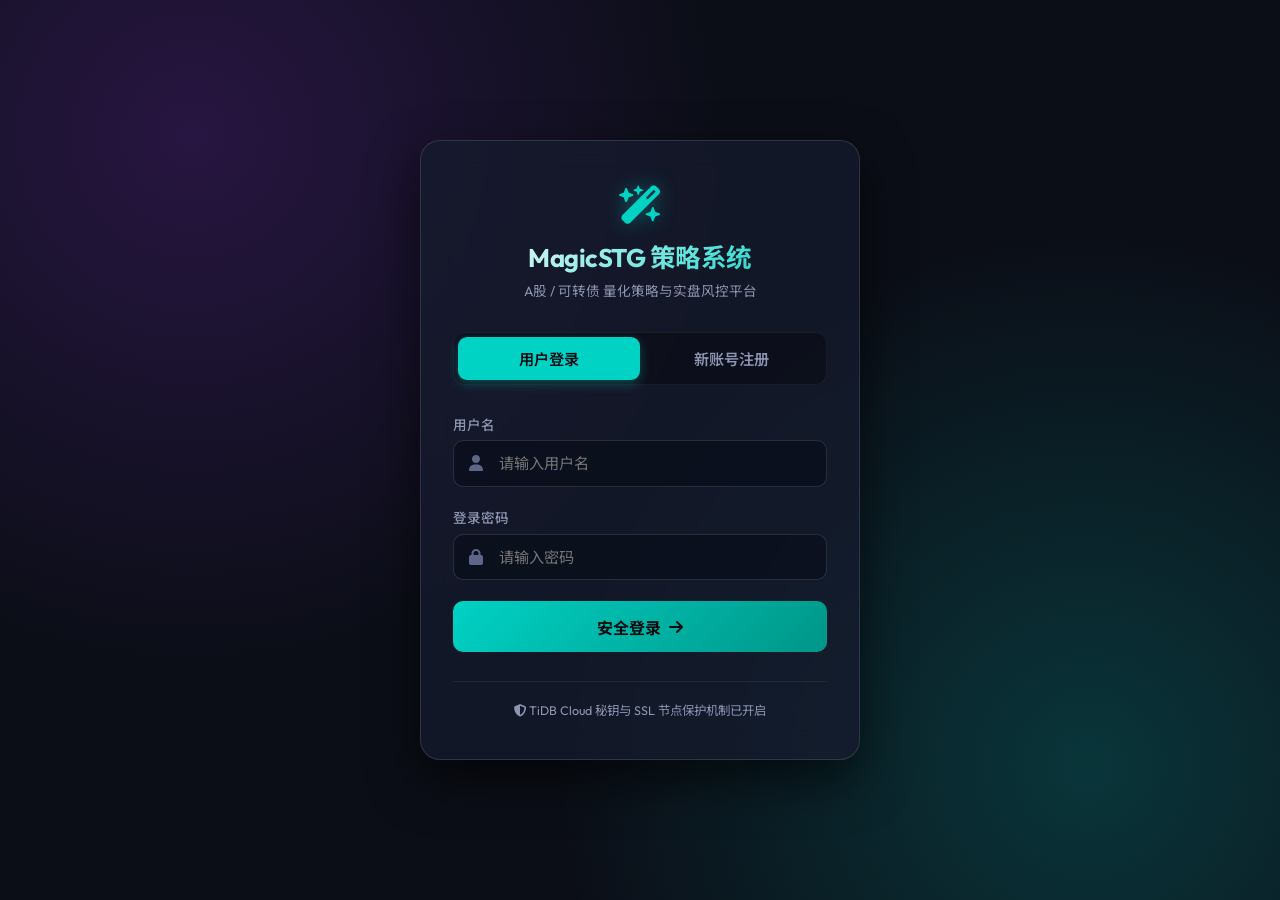
==== MagicSTG/web/templates/login.html @ 2ec5025b "feat(auth): add user registration, login authentication, and global session security interceptor" ====
<!DOCTYPE html>
<html lang="zh-CN">
<head>
    <meta charset="UTF-8">
    <meta name="viewport" content="width=device-width, initial-scale=1.0, maximum-scale=1.0, user-scalable=yes">
    <title>登录 / 注册 - MagicSTG 量化策略系统</title>
    <link href="https://fonts.googleapis.com/css2?family=Outfit:wght@300;400;500;600;700;800&family=Noto+Sans+SC:wght@300;400;500;700&display=swap" rel="stylesheet">
    <link href="https://cdnjs.cloudflare.com/ajax/libs/font-awesome/6.4.0/css/all.min.css" rel="stylesheet">
    <style>
        :root {
            --bg-dark: #0b0e17;
            --card-bg: rgba(22, 27, 46, 0.75);
            --border-color: rgba(255, 255, 255, 0.12);
            --primary: #00d2c4;
            --primary-hover: #00b3a6;
            --accent-purple: #7b2cbf;
            --text-main: #f0f3fe;
            --text-muted: #8e95b2;
            --danger: #ff5252;
            --success: #00e676;
        }

        * {
            box-sizing: border-box;
            margin: 0;
            padding: 0;
            font-family: 'Outfit', 'Noto Sans SC', sans-serif;
        }

        body {
            background-color: var(--bg-dark);
            background-image: 
                radial-gradient(circle at 15% 15%, rgba(123, 44, 191, 0.25) 0%, transparent 40%),
                radial-gradient(circle at 85% 85%, rgba(0, 210, 196, 0.20) 0%, transparent 40%);
            color: var(--text-main);
            min-height: 100vh;
            display: flex;
            align-items: center;
            justify-content: center;
            padding: 1.5rem;
        }

        .auth-container {
            width: 100%;
            max-width: 440px;
            background: var(--card-bg);
            backdrop-filter: blur(16px);
            -webkit-backdrop-filter: blur(16px);
            border: 1px solid var(--border-color);
            border-radius: 20px;
            padding: 2.5rem 2rem;
            box-shadow: 0 20px 50px rgba(0, 0, 0, 0.6);
            position: relative;
            overflow: hidden;
        }

        .auth-header {
            text-align: center;
            margin-bottom: 2rem;
        }

        .auth-header .logo {
            font-size: 2.4rem;
            color: var(--primary);
            margin-bottom: 0.5rem;
            display: inline-block;
            filter: drop-shadow(0 0 10px rgba(0, 210, 196, 0.4));
        }

        .auth-header h1 {
            font-size: 1.6rem;
            font-weight: 700;
            letter-spacing: -0.5px;
            background: linear-gradient(135deg, #ffffff 0%, #00d2c4 100%);
            -webkit-background-clip: text;
            -webkit-text-fill-color: transparent;
        }

        .auth-header p {
            font-size: 0.85rem;
            color: var(--text-muted);
            margin-top: 0.4rem;
        }

        .auth-tabs {
            display: flex;
            background: rgba(0, 0, 0, 0.3);
            padding: 4px;
            border-radius: 12px;
            margin-bottom: 1.8rem;
            border: 1px solid rgba(255, 255, 255, 0.05);
        }

        .tab-btn {
            flex: 1;
            padding: 0.65rem;
            border: none;
            background: transparent;
            color: var(--text-muted);
            font-size: 0.95rem;
            font-weight: 600;
            border-radius: 9px;
            cursor: pointer;
            transition: all 0.25s ease;
        }

        .tab-btn.active {
            background: var(--primary);
            color: #080b12;
            box-shadow: 0 4px 12px rgba(0, 210, 196, 0.3);
        }

        .alert-box {
            padding: 0.75rem 1rem;
            border-radius: 10px;
            font-size: 0.85rem;
            margin-bottom: 1.2rem;
            display: none;
            align-items: center;
            gap: 0.6rem;
        }

        .alert-danger {
            background: rgba(255, 82, 82, 0.15);
            border: 1px solid rgba(255, 82, 82, 0.4);
            color: #ff8a8a;
        }

        .alert-success {
            background: rgba(0, 230, 118, 0.15);
            border: 1px solid rgba(0, 230, 118, 0.4);
            color: #69f0ae;
        }

        .form-group {
            margin-bottom: 1.3rem;
        }

        .form-group label {
            display: block;
            font-size: 0.85rem;
            color: var(--text-muted);
            margin-bottom: 0.4rem;
            font-weight: 500;
        }

        .input-wrapper {
            position: relative;
        }

        .input-wrapper i {
            position: absolute;
            left: 1rem;
            top: 50%;
            transform: translateY(-50%);
            color: #5d6688;
            font-size: 1rem;
            transition: color 0.2s;
        }

        .form-control {
            width: 100%;
            padding: 0.8rem 1rem 0.8rem 2.8rem;
            background: rgba(10, 14, 26, 0.7);
            border: 1px solid var(--border-color);
            border-radius: 10px;
            color: var(--text-main);
            font-size: 0.95rem;
            outline: none;
            transition: border-color 0.2s, box-shadow 0.2s;
        }

        .form-control:focus {
            border-color: var(--primary);
            box-shadow: 0 0 0 3px rgba(0, 210, 196, 0.15);
        }

        .form-control:focus + i {
            color: var(--primary);
        }

        .btn-submit {
            width: 100%;
            padding: 0.85rem;
            border: none;
            background: linear-gradient(135deg, #00d2c4 0%, #009688 100%);
            color: #050a0e;
            font-weight: 700;
            font-size: 1rem;
            border-radius: 10px;
            cursor: pointer;
            transition: transform 0.15s ease, box-shadow 0.2s ease;
            display: flex;
            align-items: center;
            justify-content: center;
            gap: 0.5rem;
            margin-top: 0.5rem;
        }

        .btn-submit:hover {
            transform: translateY(-1px);
            box-shadow: 0 6px 20px rgba(0, 210, 196, 0.4);
        }

        .btn-submit:disabled {
            opacity: 0.6;
            cursor: not-allowed;
            transform: none;
        }

        .auth-footer {
            margin-top: 1.8rem;
            text-align: center;
            font-size: 0.78rem;
            color: var(--text-muted);
            border-top: 1px solid rgba(255, 255, 255, 0.06);
            padding-top: 1.2rem;
        }
    </style>
</head>
<body>
    <div class="auth-container">
        <div class="auth-header">
            <div class="logo"><i class="fa-solid fa-wand-magic-sparkles"></i></div>
            <h1>MagicSTG 策略系统</h1>
            <p>A股 / 可转债 量化策略与实盘风控平台</p>
        </div>

        <div class="auth-tabs">
            <button class="tab-btn active" id="btnTabLogin" onclick="switchAuthTab('login')">用户登录</button>
            <button class="tab-btn" id="btnTabRegister" onclick="switchAuthTab('register')">新账号注册</button>
        </div>

        <div id="alertBox" class="alert-box alert-danger">
            <i class="fa-solid fa-triangle-exclamation"></i>
            <span id="alertMsg">错误提示</span>
        </div>

        <!-- 登录表单 -->
        <form id="loginForm" onsubmit="handleAuthSubmit(event, 'login')">
            <div class="form-group">
                <label for="loginUsername">用户名</label>
                <div class="input-wrapper">
                    <input type="text" id="loginUsername" class="form-control" placeholder="请输入用户名" required autocomplete="username">
                    <i class="fa-solid fa-user"></i>
                </div>
            </div>

            <div class="form-group">
                <label for="loginPassword">登录密码</label>
                <div class="input-wrapper">
                    <input type="password" id="loginPassword" class="form-control" placeholder="请输入密码" required autocomplete="current-password">
                    <i class="fa-solid fa-lock"></i>
                </div>
            </div>

            <button type="submit" id="btnLoginSubmit" class="btn-submit">
                <span>安全登录</span>
                <i class="fa-solid fa-arrow-right"></i>
            </button>
        </form>

        <!-- 注册表单 -->
        <form id="registerForm" style="display: none;" onsubmit="handleAuthSubmit(event, 'register')">
            <div class="form-group">
                <label for="regUsername">设置用户名</label>
                <div class="input-wrapper">
                    <input type="text" id="regUsername" class="form-control" placeholder="3-30个字符" required autocomplete="username">
                    <i class="fa-solid fa-user-plus"></i>
                </div>
            </div>

            <div class="form-group">
                <label for="regPassword">设置登录密码</label>
                <div class="input-wrapper">
                    <input type="password" id="regPassword" class="form-control" placeholder="至少6位字符" required autocomplete="new-password">
                    <i class="fa-solid fa-key"></i>
                </div>
            </div>

            <div class="form-group">
                <label for="regConfirmPassword">确认登录密码</label>
                <div class="input-wrapper">
                    <input type="password" id="regConfirmPassword" class="form-control" placeholder="再次输入密码" required autocomplete="new-password">
                    <i class="fa-solid fa-check-double"></i>
                </div>
            </div>

            <button type="submit" id="btnRegSubmit" class="btn-submit">
                <span>注册账号并登录</span>
                <i class="fa-solid fa-user-check"></i>
            </button>
        </form>

        <div class="auth-footer">
            <i class="fa-solid fa-shield-halved"></i> TiDB Cloud 秘钥与 SSL 节点保护机制已开启
        </div>
    </div>

    <script>
        let currentTab = 'login';

        function switchAuthTab(tab) {
            currentTab = tab;
            hideAlert();
            
            const btnLogin = document.getElementById('btnTabLogin');
            const btnReg = document.getElementById('btnTabRegister');
            const formLogin = document.getElementById('loginForm');
            const formReg = document.getElementById('registerForm');

            if (tab === 'login') {
                btnLogin.classList.add('active');
                btnReg.classList.remove('active');
                formLogin.style.display = 'block';
                formReg.style.display = 'none';
            } else {
                btnReg.classList.add('active');
                btnLogin.classList.remove('active');
                formReg.style.display = 'block';
                formLogin.style.display = 'none';
            }
        }

        function showAlert(msg, isSuccess = false) {
            const box = document.getElementById('alertBox');
            const msgSpan = document.getElementById('alertMsg');
            
            box.className = 'alert-box ' + (isSuccess ? 'alert-success' : 'alert-danger');
            box.querySelector('i').className = isSuccess ? 'fa-solid fa-circle-check' : 'fa-solid fa-triangle-exclamation';
            msgSpan.textContent = msg;
            box.style.display = 'flex';
        }

        function hideAlert() {
            document.getElementById('alertBox').style.display = 'none';
        }

        async function handleAuthSubmit(e, action) {
            e.preventDefault();
            hideAlert();

            if (action === 'login') {
                const username = document.getElementById('loginUsername').value.trim();
                const password = document.getElementById('loginPassword').value;
                const btn = document.getElementById('btnLoginSubmit');
                
                if (!username || !password) {
                    showAlert('请输入用户名和密码');
                    return;
                }

                btn.disabled = true;
                btn.querySelector('span').textContent = '正在安全验证...';

                try {
                    const res = await fetch('/api/login', {
                        method: 'POST',
                        headers: { 'Content-Type': 'application/json' },
                        body: JSON.stringify({ username, password })
                    });
                    const data = await res.json();

                    if (res.ok && data.success) {
                        showAlert('登录成功，即刻为您跳转...', true);
                        setTimeout(() => {
                            window.location.href = '/';
                        }, 500);
                    } else {
                        showAlert(data.message || '登录失败，请检查账号密码');
                    }
                } catch (err) {
                    showAlert('网络开小差了，请重试: ' + err.message);
                } finally {
                    btn.disabled = false;
                    btn.querySelector('span').textContent = '安全登录';
                }

            } else if (action === 'register') {
                const username = document.getElementById('regUsername').value.trim();
                const password = document.getElementById('regPassword').value;
                const confirmPassword = document.getElementById('regConfirmPassword').value;
                const btn = document.getElementById('btnRegSubmit');

                if (password !== confirmPassword) {
                    showAlert('两次输入的密码不一致');
                    return;
                }

                btn.disabled = true;
                btn.querySelector('span').textContent = '正在创建账号...';

                try {
                    const res = await fetch('/api/register', {
                        method: 'POST',
                        headers: { 'Content-Type': 'application/json' },
                        body: JSON.stringify({ username, password })
                    });
                    const data = await res.json();

                    if (res.ok && data.success) {
                        showAlert('注册成功！正在为您自动登录...', true);
                        // 自动用新注册账号发起登录
                        const loginRes = await fetch('/api/login', {
                            method: 'POST',
                            headers: { 'Content-Type': 'application/json' },
                            body: JSON.stringify({ username, password })
                        });
                        if (loginRes.ok) {
                            setTimeout(() => {
                                window.location.href = '/';
                            }, 500);
                        } else {
                            switchAuthTab('login');
                        }
                    } else {
                        showAlert(data.message || '注册失败');
                    }
                } catch (err) {
                    showAlert('注册请求异常: ' + err.message);
                } finally {
                    btn.disabled = false;
                    btn.querySelector('span').textContent = '注册账号并登录';
                }
            }
        }
    </script>
</body>
</html>
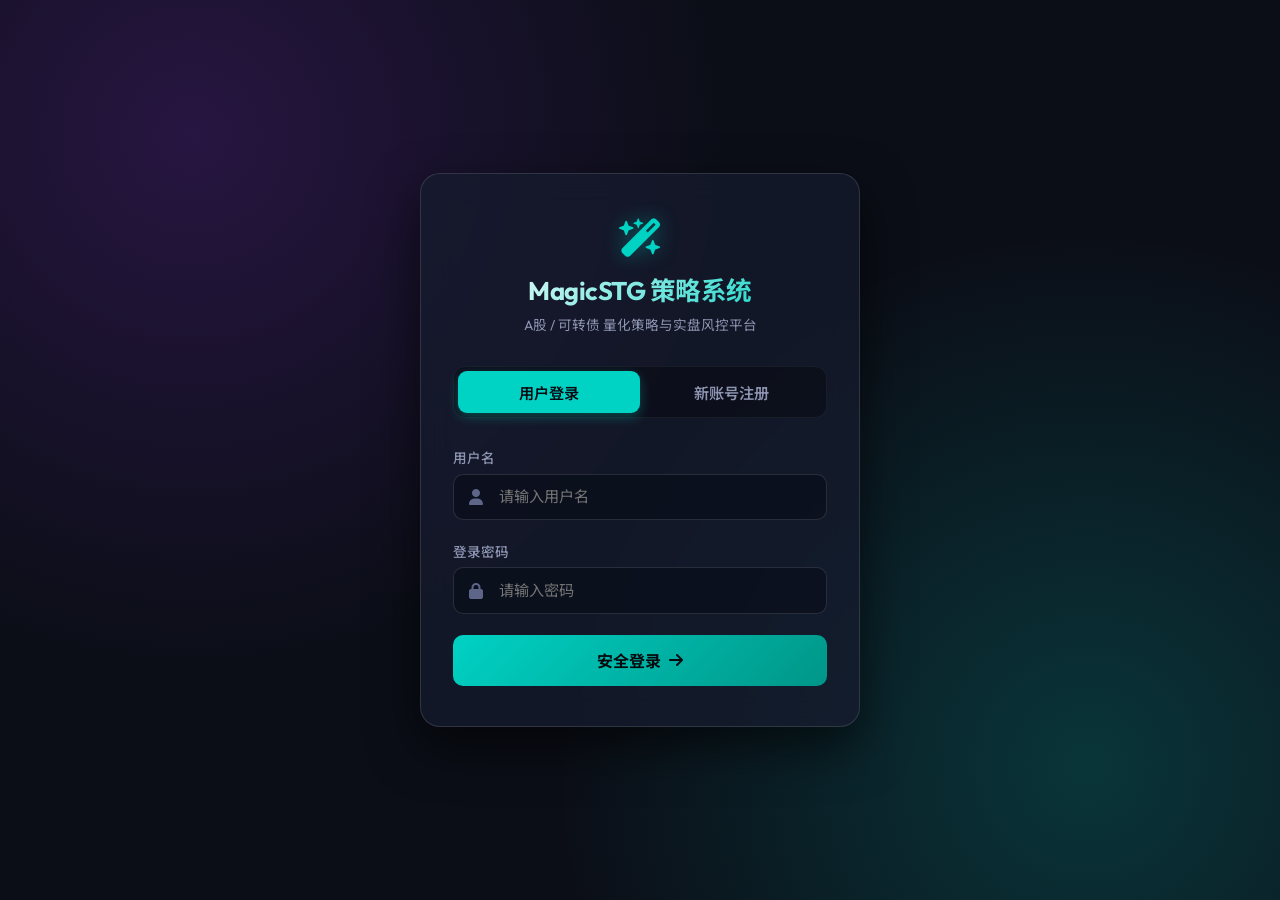
==== commit 41f41890: "feat(auth): implement RBAC with magicStarAdmin, invite codes, account freezing, and multi-tenant dat" ====
--- a/MagicSTG/web/templates/login.html
+++ b/MagicSTG/web/templates/login.html
@@ -284,6 +284,12 @@
                     <input type="password" id="regConfirmPassword" class="form-control" placeholder="再次输入密码" required autocomplete="new-password">
                     <i class="fa-solid fa-check-double"></i>
                 </div>
+            <div class="form-group">
+                <label for="regInviteCode">注册邀请码</label>
+                <div class="input-wrapper">
+                    <input type="text" id="regInviteCode" class="form-control" placeholder="请输入管理员生成的邀请码" required autocomplete="off">
+                    <i class="fa-solid fa-ticket"></i>
+                </div>
             </div>
 
             <button type="submit" id="btnRegSubmit" class="btn-submit">
@@ -293,7 +299,7 @@
         </form>
 
         <div class="auth-footer">
-            <i class="fa-solid fa-shield-halved"></i> TiDB Cloud 秘钥与 SSL 节点保护机制已开启
+            <i class="fa-solid fa-shield-halved"></i> TiDB Cloud 秘钥与 RBAC 权限隔离保护机制已开启
         </div>
     </div>
 
@@ -380,6 +386,7 @@
                 const username = document.getElementById('regUsername').value.trim();
                 const password = document.getElementById('regPassword').value;
                 const confirmPassword = document.getElementById('regConfirmPassword').value;
+                const inviteCode = document.getElementById('regInviteCode').value.trim();
                 const btn = document.getElementById('btnRegSubmit');
 
                 if (password !== confirmPassword) {
@@ -387,20 +394,24 @@
                     return;
                 }
 
+                if (!inviteCode) {
+                    showAlert('请输入管理员生成的注册邀请码');
+                    return;
+                }
+
                 btn.disabled = true;
-                btn.querySelector('span').textContent = '正在创建账号...';
+                btn.querySelector('span').textContent = '正在验证邀请码并创建账号...';
 
                 try {
                     const res = await fetch('/api/register', {
                         method: 'POST',
                         headers: { 'Content-Type': 'application/json' },
-                        body: JSON.stringify({ username, password })
+                        body: JSON.stringify({ username, password, invite_code: inviteCode })
                     });
                     const data = await res.json();
 
                     if (res.ok && data.success) {
                         showAlert('注册成功！正在为您自动登录...', true);
-                        // 自动用新注册账号发起登录
                         const loginRes = await fetch('/api/login', {
                             method: 'POST',
                             headers: { 'Content-Type': 'application/json' },
@@ -424,6 +435,7 @@
                 }
             }
         }
+
     </script>
 </body>
 </html>
